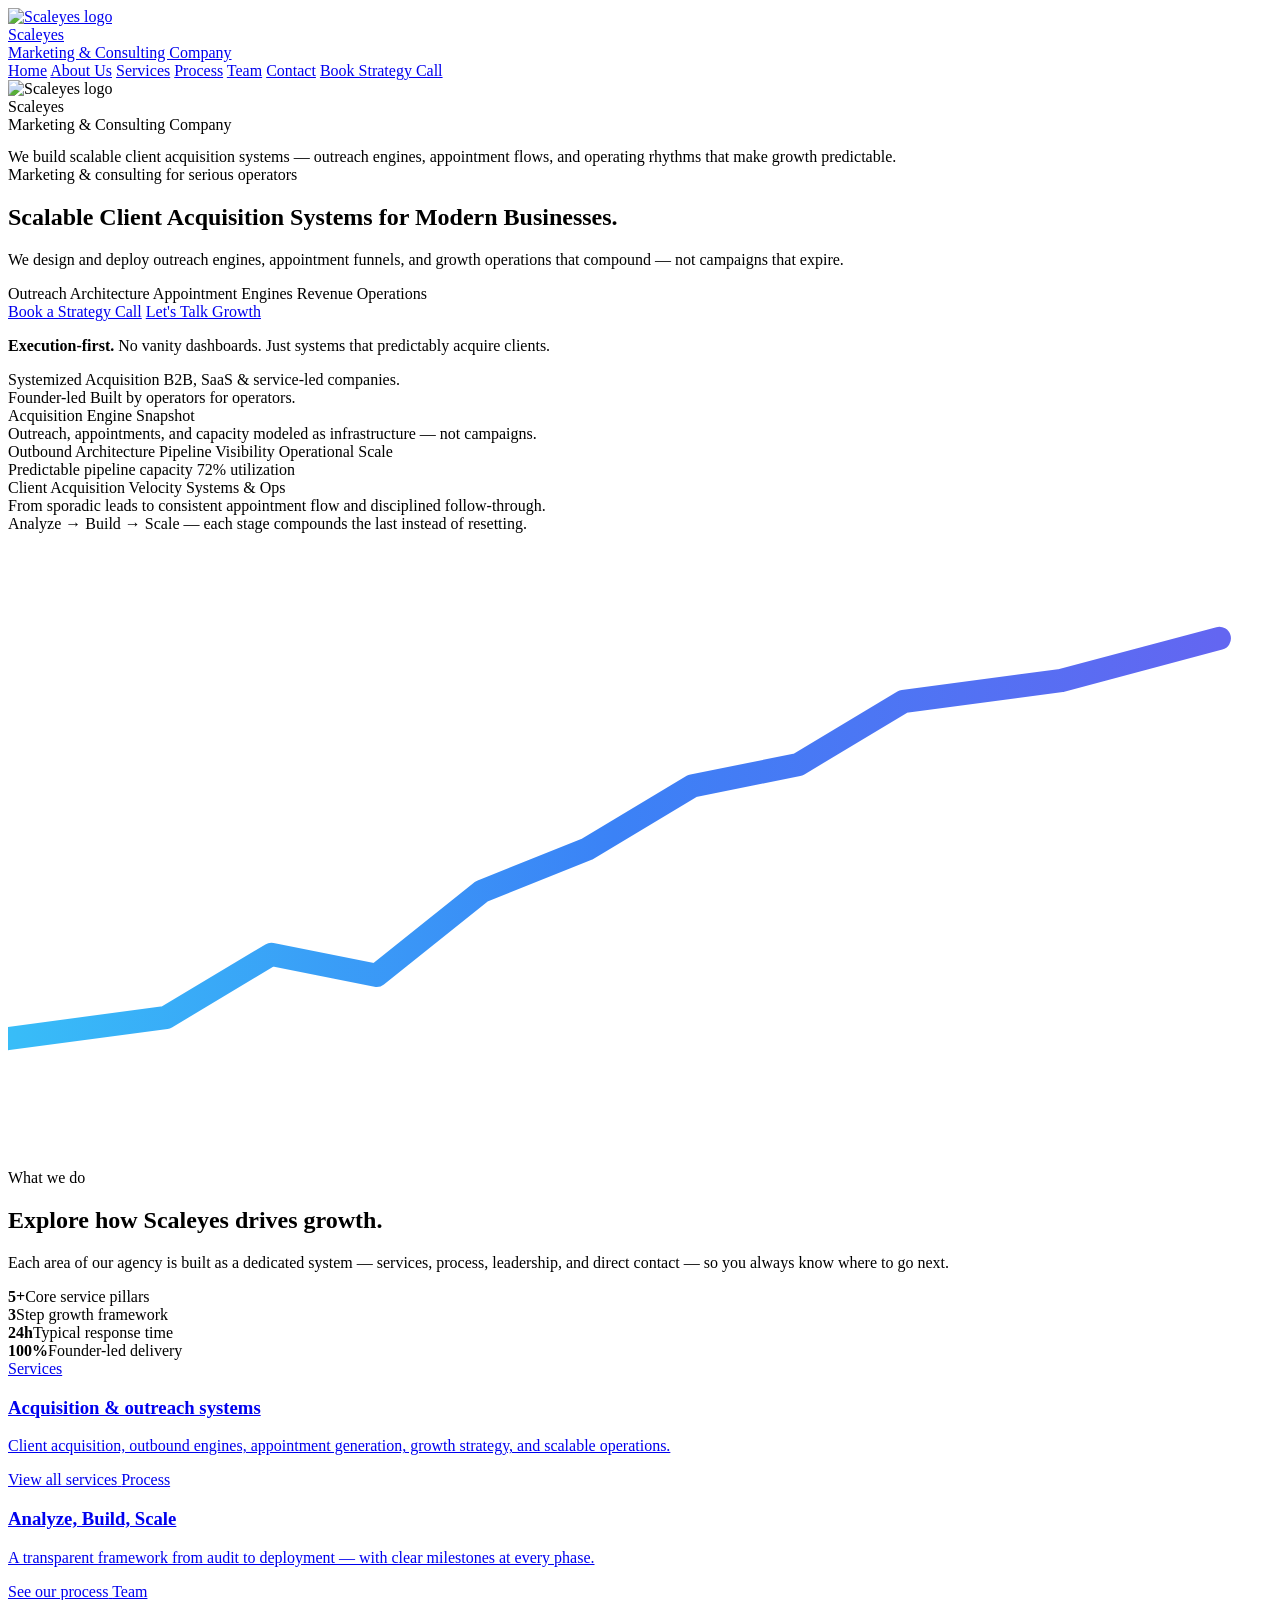
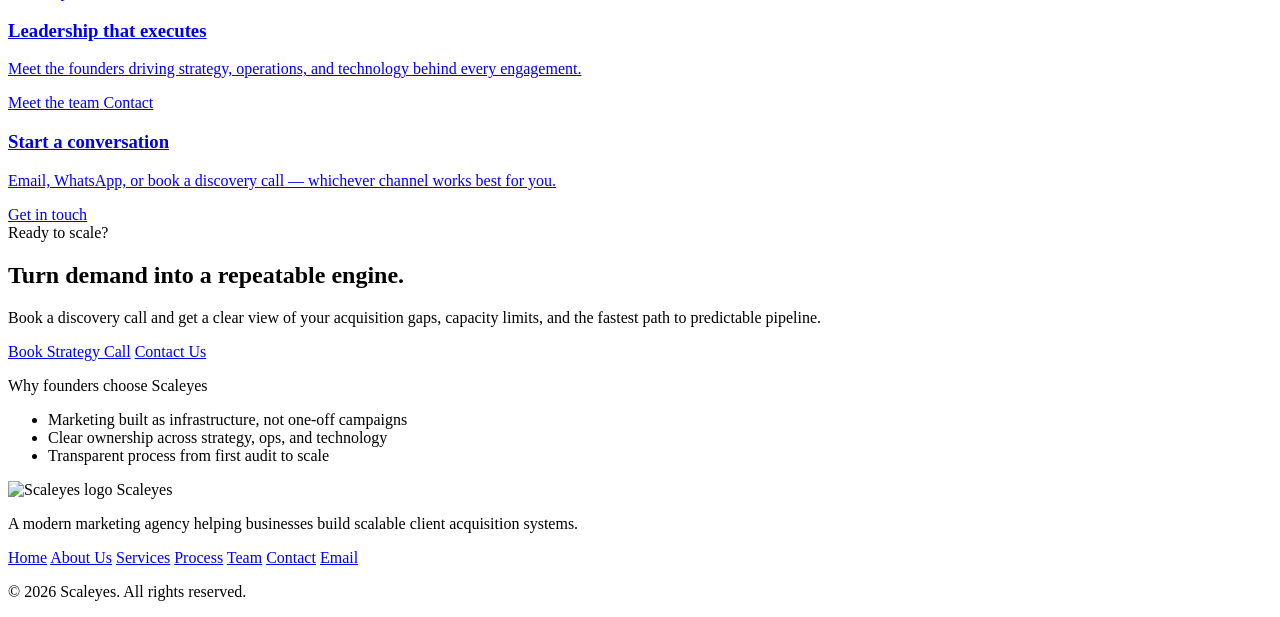
==== index.html @ ab33dea5 "Initial commit" ====
﻿<!DOCTYPE html>
<html lang="en">
<head>
  <meta charset="UTF-8" />
  <title>Scaleyes – Marketing & Consulting Company for Scalable Client Acquisition</title>
  <meta name="viewport" content="width=device-width, initial-scale=1" />
  <meta
    name="description"
    content="Scaleyes is a marketing agency building scalable client acquisition systems, outreach engines, and appointment generation for modern businesses."
  />
  <link rel="icon" href="assets/scaleyes-logo.jpeg" type="image/jpeg" />
  <link rel="apple-touch-icon" href="assets/scaleyes-logo.jpeg" />
  <meta property="og:title" content="Scaleyes – Marketing & Consulting Company" />
  <meta
    property="og:description"
    content="Scalable client acquisition systems, outreach engines, and growth operations for modern businesses."
  />
  <meta property="og:image" content="assets/scaleyes-logo.jpeg" />
  <meta name="twitter:card" content="summary_large_image" />
  <link rel="preconnect" href="https://fonts.googleapis.com" />
  <link rel="preconnect" href="https://fonts.gstatic.com" crossorigin />
  <link
    href="https://fonts.googleapis.com/css2?family=Inter:wght@300;400;500;600;700;800&display=swap"
    rel="stylesheet"
  />
  <link rel="stylesheet" href="css/styles.css" />
</head>
<body>
  <div class="page">
    <header class="nav">
      <div class="nav-inner">
        <a href="index.html" class="brand">
          <img class="brand-logo" src="assets/scaleyes-logo.jpeg" alt="Scaleyes logo" />
          <div>
            <div class="brand-name">Scaleyes</div>
            <div class="brand-sub">Marketing &amp; Consulting Company</div>
          </div>
        </a>
        <nav class="nav-links">
          <a href="index.html" class="active">Home</a>
          <a href="about.html">About Us</a>
          <a href="services.html">Services</a>
          <a href="process.html">Process</a>
          <a href="team.html">Team</a>
          <a href="contact.html">Contact</a>
          <a href="https://calendly.com/scaleyes-official/discovery-call" class="btn btn-primary nav-cta" target="_blank" rel="noopener noreferrer">Book Strategy Call</a>
        </nav>
      </div>
    </header>

    <main>
      <section class="brand-hero">
        <div class="container">
          <div class="brand-hero-inner fade-in-up">
            <img class="brand-logo brand-logo--big" src="assets/scaleyes-logo.jpeg" alt="Scaleyes logo" />
            <div>
              <div class="brand-name brand-name--big">Scaleyes</div>
              <div class="brand-sub">Marketing &amp; Consulting Company</div>
              <p class="hero-subtitle" style="margin: 0.9rem 0 0;">
                We build scalable client acquisition systems — outreach engines, appointment flows, and
                operating rhythms that make growth predictable.
              </p>
            </div>
          </div>
        </div>
      </section>

      <section class="hero">
        <div class="container">
          <div class="hero-grid">
            <div class="fade-in-up">
              <div class="hero-eyebrow">
                <span class="hero-eyebrow-dot"></span>
                Marketing &amp; consulting for serious operators
              </div>
              <h1 class="hero-title">
                Scalable Client Acquisition Systems
                <span>for Modern Businesses.</span>
              </h1>
              <p class="hero-subtitle">
                We design and deploy outreach engines, appointment funnels, and growth operations
                that compound — not campaigns that expire.
              </p>
              <div class="hero-tags">
                <span class="hero-tag">Outreach Architecture</span>
                <span class="hero-tag">Appointment Engines</span>
                <span class="hero-tag">Revenue Operations</span>
              </div>
              <div class="hero-cta-row">
                <a href="https://calendly.com/scaleyes-official/discovery-call" class="btn btn-primary" target="_blank" rel="noopener noreferrer">Book a Strategy Call</a>
                <a href="contact.html" class="btn btn-outline">Let's Talk Growth</a>
              </div>
              <p class="hero-note">
                <strong>Execution-first.</strong> No vanity dashboards. Just systems that predictably
                acquire clients.
              </p>
              <div class="hero-meta-row">
                <div class="hero-meta">
                  <span class="hero-meta-badge">Systemized Acquisition</span>
                  B2B, SaaS &amp; service-led companies.
                </div>
                <div class="hero-meta">
                  <span class="hero-meta-badge">Founder-led</span>
                  Built by operators for operators.
                </div>
              </div>
            </div>

            <div class="hero-visual-wrap fade-in-up-delayed">
              <div class="hero-card">
                <div class="hero-card-grid">
                  <div>
                    <div class="hero-kpi-label">Acquisition Engine Snapshot</div>
                    <div class="hero-kpi-main">
                      Outreach, appointments, and capacity modeled as infrastructure — not campaigns.
                    </div>
                    <div class="hero-kpi-pill-row">
                      <span class="hero-kpi-pill">Outbound Architecture</span>
                      <span class="hero-kpi-pill">Pipeline Visibility</span>
                      <span class="hero-kpi-pill">Operational Scale</span>
                    </div>
                    <div class="hero-bar-chart">
                      <div class="hero-bar-label-row">
                        <span>Predictable pipeline capacity</span>
                        <span>72% utilization</span>
                      </div>
                      <div class="hero-bar-track">
                        <div class="hero-bar-fill"></div>
                      </div>
                    </div>
                  </div>
                  <div>
                    <div class="hero-line-card">
                      <div class="hero-line-header">
                        <span>Client Acquisition Velocity</span>
                        <span class="hero-line-pill">Systems &amp; Ops</span>
                      </div>
                      <div class="hero-line-main">
                        From sporadic leads to consistent appointment flow and disciplined follow-through.
                      </div>
                      <div class="hero-line-sub">
                        Analyze → Build → Scale — each stage compounds the last instead of resetting.
                      </div>
                      <div class="hero-line-grid">
                        <div class="hero-line-path">
                          <svg class="hero-line-svg" viewBox="0 0 120 60" aria-hidden="true">
                            <polyline
                              points="0,48 15,46 25,40 35,42 45,34 55,30 65,24 75,22 85,16 100,14 115,10"
                              fill="none"
                              stroke="url(#lineGradient)"
                              stroke-width="2.2"
                              stroke-linecap="round"
                              stroke-linejoin="round"
                            />
                            <defs>
                              <linearGradient id="lineGradient" x1="0%" y1="0%" x2="100%" y2="0%">
                                <stop offset="0%" stop-color="#38bdf8" />
                                <stop offset="50%" stop-color="#3b82f6" />
                                <stop offset="100%" stop-color="#6366f1" />
                              </linearGradient>
                            </defs>
                          </svg>
                        </div>
                        <div class="hero-blob"></div>
                      </div>
                    </div>
                  </div>
                </div>
              </div>
            </div>
          </div>
        </div>
      </section>

      <section class="explore-section">
        <div class="container">
          <div class="section-header fade-in-up">
            <div class="section-eyebrow">What we do</div>
            <h2 class="section-title">Explore how <span>Scaleyes</span> drives growth.</h2>
            <p class="section-subtitle">
              Each area of our agency is built as a dedicated system — services, process, leadership,
              and direct contact — so you always know where to go next.
            </p>
          </div>

          <div class="stats-strip fade-in-up-delayed">
            <div class="stats-strip-grid">
              <div class="stat-item"><strong>5+</strong><span>Core service pillars</span></div>
              <div class="stat-item"><strong>3</strong><span>Step growth framework</span></div>
              <div class="stat-item"><strong>24h</strong><span>Typical response time</span></div>
              <div class="stat-item"><strong>100%</strong><span>Founder-led delivery</span></div>
            </div>
          </div>

          <div class="explore-grid fade-in-up-late">
            <a href="services.html" class="explore-card">
              <span class="explore-card-tag">Services</span>
              <h3>Acquisition &amp; outreach systems</h3>
              <p>Client acquisition, outbound engines, appointment generation, growth strategy, and scalable operations.</p>
              <span class="exploreacard-link">View all services</span>
            </a>
            <a href="process.html" class="explore-card">
              <span class="explore-card-tag">Process</span>
              <h3>Analyze, Build, Scale</h3>
              <p>A transparent framework from audit to deployment — with clear milestones at every phase.</p>
              <span class="explore-card-link">See our process</span>
            </a>
            <a href="team.html" class="explore-card">
              <span class="explore-card-tag">Team</span>
              <h3>Leadership that executes</h3>
              <p>Meet the founders driving strategy, operations, and technology behind every engagement.</p>
              <span class="explore-card-link">Meet the team</span>
            </a>
            <a href="contact.html" class="explore-card">
              <span class="explore-card-tag">Contact</span>
              <h3>Start a conversation</h3>
              <p>Email, WhatsApp, or book a discovery call — whichever channel works best for you.</p>
              <span class="explore-card-link">Get in touch</span>
            </a>
          </div>
        </div>
      </section>

      <section class="cta-band">
        <div class="container">
          <div class="cta-wrap fade-in-up">
            <div class="cta-grid">
              <div>
                <div class="cta-kicker">Ready to scale?</div>
                <h2 class="cta-title">Turn demand into a <span>repeatable engine.</span></h2>
                <p class="cta-subtitle">
                  Book a discovery call and get a clear view of your acquisition gaps, capacity limits,
                  and the fastest path to predictable pipeline.
                </p>
                <div class="cta-actions">
                  <a href="https://calendly.com/scaleyes-official/discovery-call" class="btn btn-primary" target="_blank" rel="noopener noreferrer">Book Strategy Call</a>
                  <a href="contact.html" class="btn btn-outline">Contact Us</a>
                </div>
              </div>
              <div class="page-hero-card">
                <p class="hero-kpi-label">Why founders choose Scaleyes</p>
                <ul class="contact-expect-list">
                  <li>Marketing built as infrastructure, not one-off campaigns</li>
                  <li>Clear ownership across strategy, ops, and technology</li>
                  <li>Transparent process from first audit to scale</li>
                </ul>
              </div>
            </div>
          </div>
        </div>
      </section>
    </main>

    <footer>
      <div class="container">
        <div class="footer-inner">
          <div class="footer-left">
            <div class="footer-logo">
              <img class="footer-logo-img" src="assets/scaleyes-logo.jpeg" alt="Scaleyes logo" />
              <span>Scaleyes</span>
            </div>
            <p class="footer-mini">
              A modern marketing agency helping businesses build scalable client acquisition systems.
            </p>
          </div>
          <div class="footer-right">
            <div class="footer-links">
              <a href="index.html">Home</a>
              <a href="about.html">About Us</a>
              <a href="services.html">Services</a>
              <a href="process.html">Process</a>
              <a href="team.html">Team</a>
              <a href="contact.html">Contact</a>
              <a href="mailto:official@scaleyes.com">Email</a>
            </div>
            <p class="footer-mini">&copy; <span id="year"></span> Scaleyes. All rights reserved.</p>
          </div>
        </div>
      </div>
    </footer>
  </div>
  <script>
    document.getElementById("year").textContent = new Date().getFullYear();
  </script>
</body>
</html>
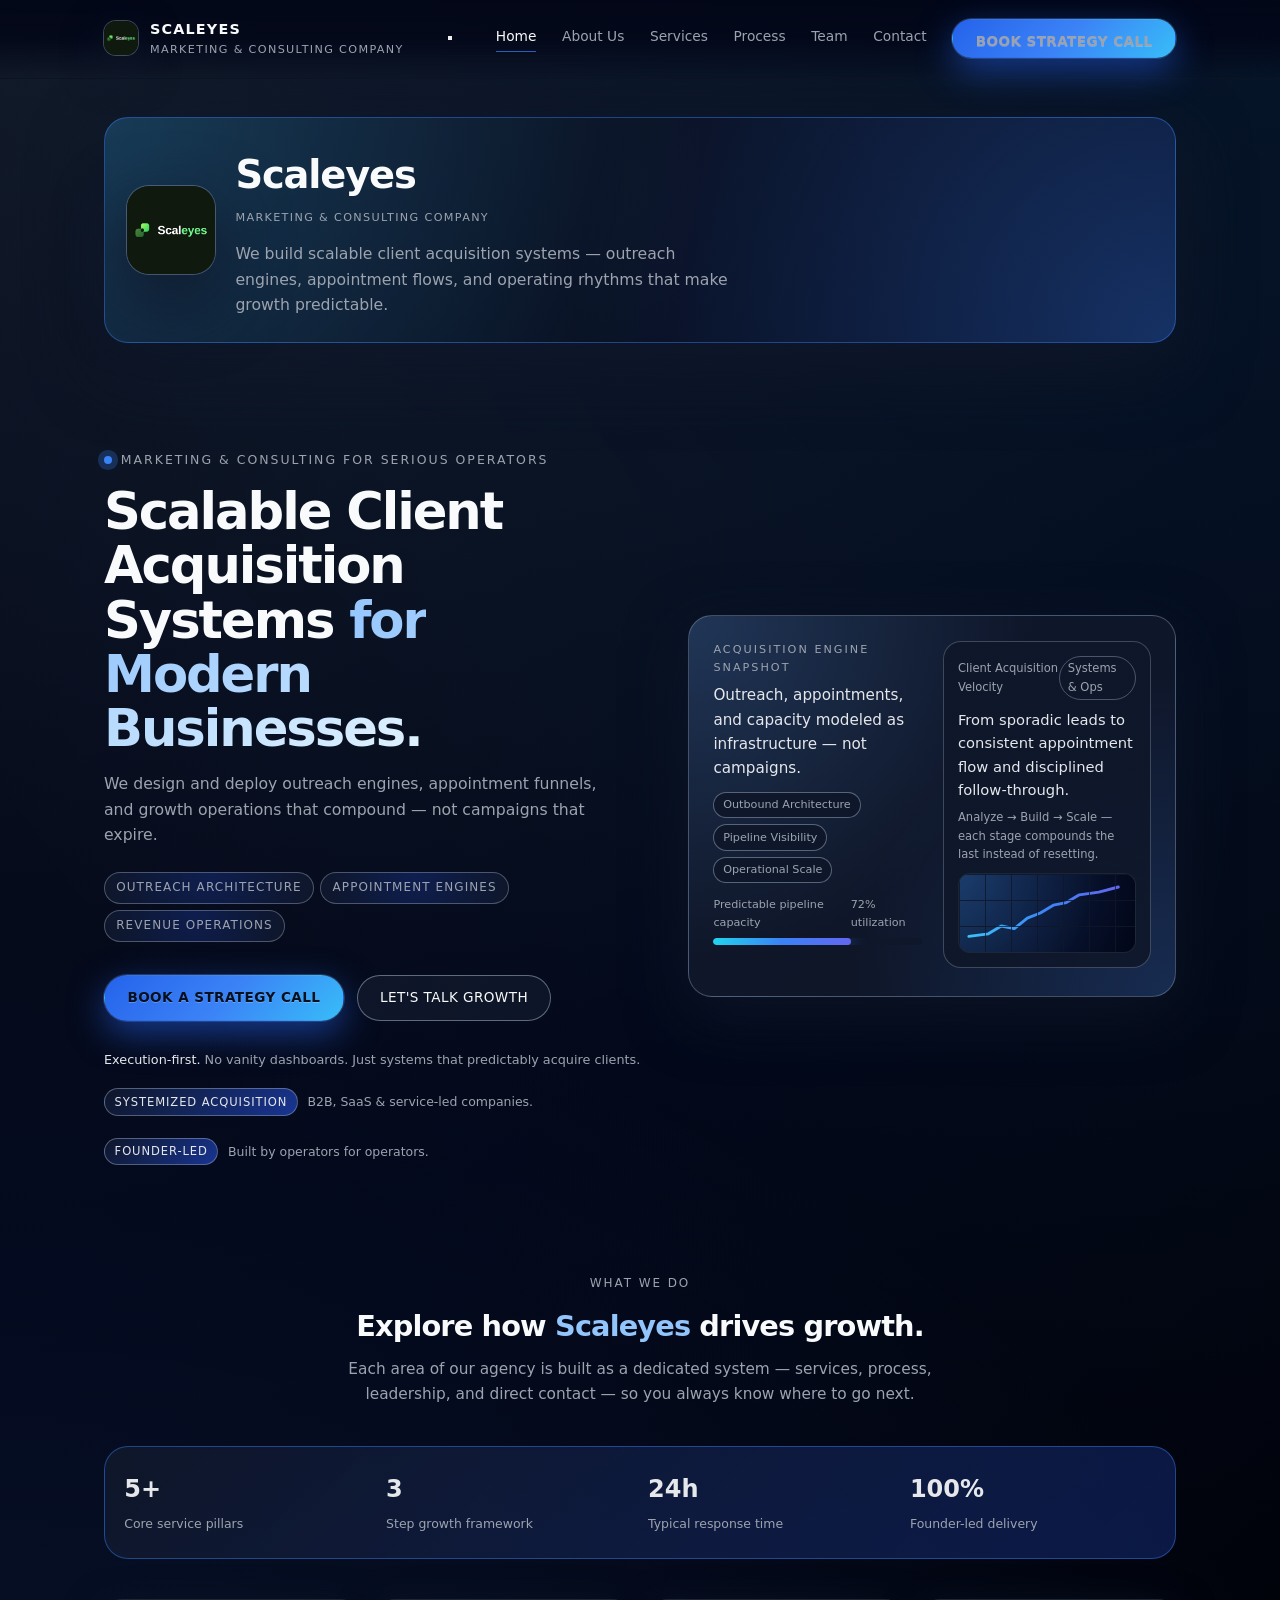
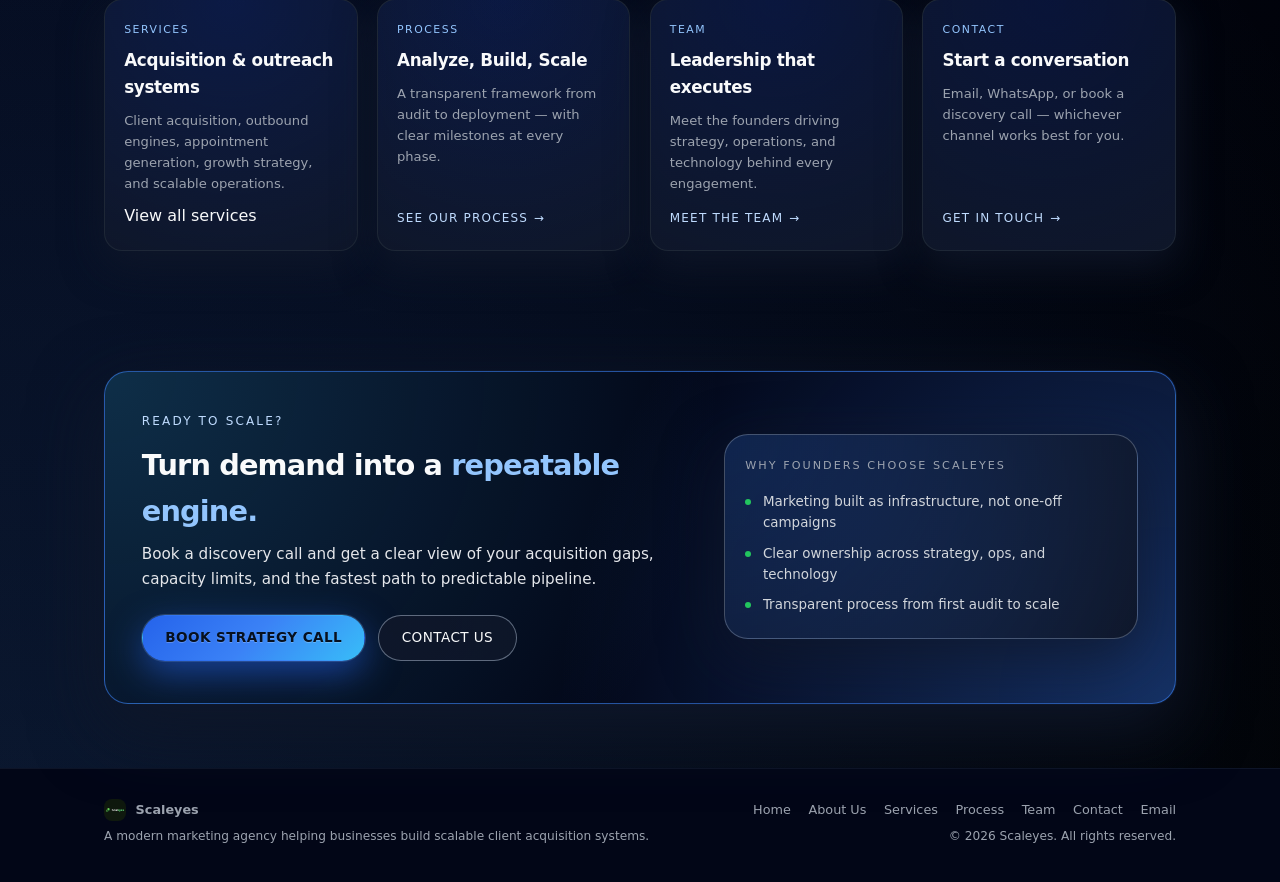
==== commit 32e747cd: "Add files via upload" ====
--- a/index.html
+++ b/index.html
@@ -3,7 +3,7 @@
 <head>
   <meta charset="UTF-8" />
   <title>Scaleyes – Marketing & Consulting Company for Scalable Client Acquisition</title>
-  <meta name="viewport" content="width=device-width, initial-scale=1" />
+  <meta name="viewport" content="width=device-width, initial-scale=1, maximum-scale=1, user-scalable=no" />
   <meta
     name="description"
     content="Scaleyes is a marketing agency building scalable client acquisition systems, outreach engines, and appointment generation for modern businesses."
@@ -36,7 +36,12 @@
             <div class="brand-sub">Marketing &amp; Consulting Company</div>
           </div>
         </a>
-        <nav class="nav-links">
+        <button class="nav-toggle" type="button" aria-label="Open menu" aria-expanded="false" aria-controls="site-nav">
+          <span class="nav-toggle-bar" aria-hidden="true"></span>
+          <span class="nav-toggle-bar" aria-hidden="true"></span>
+          <span class="nav-toggle-bar" aria-hidden="true"></span>
+        </button>
+        <nav class="nav-links" id="site-nav">
           <a href="index.html" class="active">Home</a>
           <a href="about.html">About Us</a>
           <a href="services.html">Services</a>
@@ -279,6 +284,7 @@
       </div>
     </footer>
   </div>
+  <script src="js/nav.js" defer></script>
   <script>
     document.getElementById("year").textContent = new Date().getFullYear();
   </script>
--- a/css/styles.css
+++ b/css/styles.css
@@ -0,0 +1,1908 @@
+﻿:root {
+      --color-bg: #050816;
+      --color-bg-elevated: #070b16;
+      --color-bg-soft: #0b1020;
+      --color-navy: #050816;
+      --color-black: #020308;
+      --color-accent: #3b82f6; /* Electric blue */
+      --color-accent-soft: rgba(59, 130, 246, 0.2);
+      --color-text: #f9fafb;
+      --color-muted: #9ca3af;
+      --color-border-subtle: rgba(156, 163, 175, 0.25);
+      --radius-xl: 24px;
+      --radius-lg: 18px;
+      --radius-md: 12px;
+      --shadow-soft: 0 18px 60px rgba(15, 23, 42, 0.75);
+      --transition-fast: 180ms ease-out;
+      --transition-med: 260ms ease-out;
+      --max-width: 1120px;
+    }
+
+    * {
+      box-sizing: border-box;
+      margin: 0;
+      padding: 0;
+    }
+
+    body {
+      font-family: "Inter", system-ui, -apple-system, BlinkMacSystemFont, sans-serif;
+      background: radial-gradient(circle at top left, #111827 0, #020617 45%, #000 100%);
+      color: var(--color-text);
+      -webkit-font-smoothing: antialiased;
+      line-height: 1.6;
+    }
+
+    ::selection {
+      background: var(--color-accent);
+      color: #0b1020;
+    }
+
+    a {
+      color: inherit;
+      text-decoration: none;
+    }
+
+    img {
+      max-width: 100%;
+      display: block;
+    }
+
+    /* Layout */
+    .page {
+      min-height: 100vh;
+      display: flex;
+      flex-direction: column;
+      background:
+        radial-gradient(circle at top right, rgba(56, 189, 248, 0.08), transparent 55%),
+        radial-gradient(circle at bottom left, rgba(59, 130, 246, 0.18), transparent 55%);
+    }
+
+    .container {
+      width: 100%;
+      max-width: var(--max-width);
+      margin: 0 auto;
+      padding: 0 1.5rem;
+    }
+
+    header,
+    main,
+    footer {
+      width: 100%;
+    }
+
+    /* Top navigation */
+    .nav {
+      position: sticky;
+      top: 0;
+      z-index: 40;
+      backdrop-filter: blur(18px);
+      background: linear-gradient(
+        to bottom,
+        rgba(2, 6, 23, 0.92),
+        rgba(2, 6, 23, 0.82),
+        transparent
+      );
+      border-bottom: 1px solid rgba(15, 23, 42, 0.8);
+    }
+
+    .nav-inner {
+      display: flex;
+      align-items: center;
+      justify-content: space-between;
+      padding: 1.1rem 1.5rem 1.2rem;
+      max-width: var(--max-width);
+      margin: 0 auto;
+    }
+
+    .brand {
+      display: flex;
+      align-items: center;
+      gap: 0.75rem;
+    }
+
+    .brand-mark {
+      width: 32px;
+      height: 32px;
+      border-radius: 999px;
+      background: conic-gradient(
+        from 140deg,
+        #0ea5e9,
+        #3b82f6,
+        #6366f1,
+        #0ea5e9
+      );
+      box-shadow:
+        0 0 0 1px rgba(148, 163, 184, 0.4),
+        0 16px 40px rgba(15, 23, 42, 0.85);
+      position: relative;
+      overflow: hidden;
+    }
+
+    .brand-mark::after {
+      content: "";
+      position: absolute;
+      inset: 4px;
+      border-radius: inherit;
+      background: radial-gradient(circle at 30% 0%, rgba(248, 250, 252, 0.26), transparent 55%);
+      mix-blend-mode: screen;
+    }
+
+    .brand-logo {
+      width: 34px;
+      height: 34px;
+      border-radius: 12px;
+      object-fit: cover;
+      box-shadow:
+        0 0 0 1px rgba(148, 163, 184, 0.4),
+        0 16px 40px rgba(15, 23, 42, 0.85);
+    }
+
+    .brand-name {
+      font-weight: 700;
+      letter-spacing: 0.08em;
+      font-size: 0.9rem;
+      text-transform: uppercase;
+    }
+
+    .brand-name--big {
+      font-size: 2.4rem;
+      letter-spacing: -0.03em;
+      text-transform: none;
+      margin-bottom: 0.25rem;
+    }
+
+    .brand-sub {
+      font-size: 0.7rem;
+      color: var(--color-muted);
+      letter-spacing: 0.12em;
+      text-transform: uppercase;
+    }
+
+    .brand-logo--big {
+      width: 88px;
+      height: 88px;
+      border-radius: 22px;
+      box-shadow:
+        0 0 0 1px rgba(148, 163, 184, 0.4),
+        0 26px 70px rgba(15, 23, 42, 0.95);
+    }
+
+    .brand-hero {
+      padding: 2.4rem 0 0;
+    }
+
+    .brand-hero-inner {
+      display: flex;
+      align-items: center;
+      gap: 1.25rem;
+      border-radius: var(--radius-xl);
+      border: 1px solid rgba(59, 130, 246, 0.45);
+      background:
+        radial-gradient(circle at top left, rgba(56, 189, 248, 0.22), transparent 55%),
+        radial-gradient(circle at bottom right, rgba(59, 130, 246, 0.35), transparent 55%),
+        linear-gradient(135deg, rgba(15, 23, 42, 0.98), rgba(2, 6, 23, 0.98));
+      padding: 1.6rem 1.4rem;
+      box-shadow: 0 24px 70px rgba(15, 23, 42, 0.98);
+    }
+
+    @media (max-width: 640px) {
+      .brand-hero-inner {
+        flex-direction: column;
+        align-items: flex-start;
+      }
+    }
+
+    .nav-links {
+      display: flex;
+      align-items: center;
+      gap: 1.6rem;
+      font-size: 0.86rem;
+    }
+
+    .nav-links a {
+      color: var(--color-muted);
+      padding-bottom: 0.25rem;
+      border-bottom: 1px solid transparent;
+      transition: color var(--transition-fast), border-color var(--transition-fast),
+        transform var(--transition-fast);
+    }
+
+    .nav-links a:hover {
+      color: var(--color-text);
+      border-color: rgba(148, 163, 184, 0.5);
+      transform: translateY(-1px);
+    }
+
+    .nav-cta {
+      display: none;
+    }
+
+    @media (min-width: 840px) {
+      .nav-cta {
+        display: inline-flex;
+      }
+    }
+
+    .btn {
+      display: inline-flex;
+      align-items: center;
+      justify-content: center;
+      border-radius: 999px;
+      border: 1px solid transparent;
+      padding: 0.7rem 1.4rem;
+      font-size: 0.85rem;
+      font-weight: 500;
+      letter-spacing: 0.03em;
+      text-transform: uppercase;
+      cursor: pointer;
+      transition: background var(--transition-med), color var(--transition-med),
+        transform var(--transition-med), box-shadow var(--transition-med),
+        border-color var(--transition-med);
+      white-space: nowrap;
+    }
+
+    .btn-primary {
+      background: linear-gradient(135deg, #2563eb, #3b82f6, #38bdf8);
+      color: #06101f;
+      font-weight: 700;
+      text-shadow: 0 1px 0 rgba(255, 255, 255, 0.22);
+      box-shadow:
+        0 12px 35px rgba(37, 99, 235, 0.55),
+        0 0 0 1px rgba(191, 219, 254, 0.2);
+    }
+
+    .btn-primary:hover {
+      transform: translateY(-1px) scale(1.02);
+      box-shadow:
+        0 18px 45px rgba(37, 99, 235, 0.75),
+        0 0 0 1px rgba(191, 219, 254, 0.28);
+      background: linear-gradient(135deg, #1d4ed8, #2563eb, #0ea5e9);
+      color: #06101f;
+    }
+
+    .btn-primary:focus-visible {
+      outline: 3px solid rgba(191, 219, 254, 0.55);
+      outline-offset: 3px;
+    }
+
+    .btn-outline {
+      border-color: rgba(148, 163, 184, 0.6);
+      color: var(--color-text);
+      background: radial-gradient(circle at top left, rgba(15, 23, 42, 0.95), rgba(15, 23, 42, 0.85));
+    }
+
+    .btn-outline:hover {
+      border-color: rgba(148, 163, 184, 0.9);
+      background: radial-gradient(circle at top left, rgba(30, 64, 175, 0.6), rgba(15, 23, 42, 0.95));
+      transform: translateY(-1px);
+      box-shadow: 0 16px 38px rgba(15, 23, 42, 0.9);
+    }
+
+    /* Hero */
+    .hero {
+      padding: 5.5rem 0 4.3rem;
+    }
+
+    @media (min-width: 960px) {
+      .hero {
+        padding: 6.4rem 0 4.8rem;
+      }
+    }
+
+    .hero-grid {
+      display: grid;
+      grid-template-columns: minmax(0, 1.1fr);
+      gap: 3rem;
+      align-items: center;
+    }
+
+    @media (min-width: 960px) {
+      .hero-grid {
+        grid-template-columns: minmax(0, 1.1fr) minmax(0, 1fr);
+      }
+    }
+
+    .hero-eyebrow {
+      font-size: 0.78rem;
+      letter-spacing: 0.16em;
+      text-transform: uppercase;
+      color: var(--color-muted);
+      display: inline-flex;
+      align-items: center;
+      gap: 0.55rem;
+      margin-bottom: 0.9rem;
+    }
+
+    .hero-eyebrow-dot {
+      width: 8px;
+      height: 8px;
+      border-radius: 999px;
+      background: var(--color-accent);
+      box-shadow: 0 0 0 6px rgba(59, 130, 246, 0.25);
+    }
+
+    .hero-title {
+      font-size: clamp(2.2rem, 4vw, 3.4rem);
+      line-height: 1.06;
+      letter-spacing: -0.04em;
+      margin-bottom: 1rem;
+    }
+
+    .hero-title span {
+      background: linear-gradient(135deg, #93c5fd, #e0f2fe);
+      -webkit-background-clip: text;
+      background-clip: text;
+      color: transparent;
+    }
+
+    .hero-subtitle {
+      font-size: 0.98rem;
+      color: var(--color-muted);
+      max-width: 31rem;
+      margin-bottom: 1.6rem;
+    }
+
+    .hero-tags {
+      display: inline-flex;
+      flex-wrap: wrap;
+      gap: 0.4rem;
+      margin-bottom: 2.1rem;
+    }
+
+    .hero-tag {
+      font-size: 0.75rem;
+      padding: 0.32rem 0.7rem;
+      border-radius: 999px;
+      border: 1px solid rgba(148, 163, 184, 0.45);
+      color: var(--color-muted);
+      background: radial-gradient(circle at top, rgba(30, 64, 175, 0.35), rgba(15, 23, 42, 0.96));
+      letter-spacing: 0.09em;
+      text-transform: uppercase;
+    }
+
+    .hero-cta-row {
+      display: flex;
+      flex-wrap: wrap;
+      gap: 0.8rem;
+      align-items: center;
+      margin-bottom: 1.8rem;
+    }
+
+    .hero-note {
+      font-size: 0.8rem;
+      color: var(--color-muted);
+    }
+
+    .hero-note strong {
+      color: #e5e7eb;
+      font-weight: 500;
+    }
+
+    .hero-meta-row {
+      display: flex;
+      flex-wrap: wrap;
+      gap: 1.4rem;
+      margin-top: 1.1rem;
+    }
+
+    .hero-meta {
+      font-size: 0.78rem;
+      color: var(--color-muted);
+      display: flex;
+      align-items: center;
+      gap: 0.6rem;
+    }
+
+    .hero-meta-badge {
+      padding: 0.22rem 0.6rem;
+      border-radius: 999px;
+      border: 1px solid rgba(148, 163, 184, 0.5);
+      background: linear-gradient(135deg, rgba(15, 23, 42, 0.95), rgba(30, 64, 175, 0.8));
+      font-size: 0.72rem;
+      letter-spacing: 0.08em;
+      text-transform: uppercase;
+      color: #e5e7eb;
+    }
+
+    /* Hero visual */
+    .hero-visual-wrap {
+      position: relative;
+    }
+
+    .hero-card {
+      position: relative;
+      border-radius: var(--radius-xl);
+      padding: 1.6rem 1.5rem 1.7rem;
+      background:
+        radial-gradient(circle at top left, rgba(96, 165, 250, 0.22), transparent 55%),
+        radial-gradient(circle at bottom right, rgba(59, 130, 246, 0.2), transparent 52%),
+        linear-gradient(135deg, rgba(15, 23, 42, 0.98), rgba(15, 23, 42, 0.96));
+      border: 1px solid rgba(148, 163, 184, 0.4);
+      box-shadow: var(--shadow-soft);
+      overflow: hidden;
+    }
+
+    .hero-card-grid {
+      display: grid;
+      grid-template-columns: minmax(0, 1.1fr) minmax(0, 1.1fr);
+      gap: 1.3rem;
+      align-items: flex-start;
+    }
+
+    .hero-kpi-label {
+      font-size: 0.7rem;
+      letter-spacing: 0.18em;
+      text-transform: uppercase;
+      color: var(--color-muted);
+      margin-bottom: 0.4rem;
+    }
+
+    .hero-kpi-main {
+      font-size: 0.95rem;
+      color: #e5e7eb;
+      margin-bottom: 0.7rem;
+    }
+
+    .hero-kpi-pill-row {
+      display: flex;
+      flex-wrap: wrap;
+      gap: 0.4rem;
+      margin-bottom: 0.8rem;
+    }
+
+    .hero-kpi-pill {
+      font-size: 0.7rem;
+      padding: 0.2rem 0.55rem;
+      border-radius: 999px;
+      background: rgba(15, 23, 42, 0.9);
+      border: 1px solid rgba(148, 163, 184, 0.55);
+      color: var(--color-muted);
+    }
+
+    .hero-bar-chart {
+      margin-top: 0.4rem;
+    }
+
+    .hero-bar-label-row {
+      display: flex;
+      justify-content: space-between;
+      font-size: 0.7rem;
+      color: var(--color-muted);
+      margin-bottom: 0.35rem;
+    }
+
+    .hero-bar-track {
+      position: relative;
+      height: 7px;
+      border-radius: 999px;
+      background: rgba(15, 23, 42, 0.96);
+      overflow: hidden;
+    }
+
+    .hero-bar-fill {
+      position: absolute;
+      inset: 0;
+      width: 72%;
+      border-radius: inherit;
+      background: linear-gradient(90deg, #22d3ee, #3b82f6, #6366f1);
+      box-shadow: 0 0 18px rgba(59, 130, 246, 0.7);
+      transform-origin: left;
+      transform: scaleX(0.92);
+    }
+
+    /* Simulated line chart */
+    .hero-line-card {
+      background: radial-gradient(circle at top, rgba(15, 23, 42, 0.9), rgba(15, 23, 42, 0.92));
+      border-radius: var(--radius-lg);
+      border: 1px solid rgba(148, 163, 184, 0.35);
+      padding: 0.85rem 0.9rem 0.9rem;
+      position: relative;
+      overflow: hidden;
+    }
+
+    .hero-line-header {
+      display: flex;
+      justify-content: space-between;
+      align-items: center;
+      margin-bottom: 0.5rem;
+      font-size: 0.72rem;
+      color: var(--color-muted);
+    }
+
+    .hero-line-pill {
+      padding: 0.16rem 0.45rem;
+      border-radius: 999px;
+      border: 1px solid rgba(148, 163, 184, 0.45);
+    }
+
+    .hero-line-main {
+      font-size: 0.92rem;
+      color: #e5e7eb;
+      margin-bottom: 0.4rem;
+    }
+
+    .hero-line-sub {
+      font-size: 0.72rem;
+      color: var(--color-muted);
+      margin-bottom: 0.6rem;
+    }
+
+    .hero-line-grid {
+      position: relative;
+      height: 80px;
+      border-radius: 12px;
+      border: 1px solid rgba(31, 41, 55, 0.9);
+      overflow: hidden;
+      background: radial-gradient(circle at top left, rgba(37, 99, 235, 0.24), #020617);
+    }
+
+    .hero-line-grid::before,
+    .hero-line-grid::after {
+      content: "";
+      position: absolute;
+      inset: 0;
+      background-image: linear-gradient(
+          to right,
+          rgba(15, 23, 42, 0.9) 1px,
+          transparent 1px
+        ),
+        linear-gradient(to bottom, rgba(15, 23, 42, 0.95) 1px, transparent 1px);
+      background-size: 26px 26px;
+      opacity: 0.8;
+    }
+
+    .hero-line-path {
+      position: absolute;
+      inset: 0;
+      background: none;
+      pointer-events: none;
+    }
+
+    .hero-line-svg {
+      width: 100%;
+      height: 100%;
+      display: block;
+    }
+
+    .hero-blob {
+      position: absolute;
+      inset: -50%;
+      background: radial-gradient(circle at top left, rgba(56, 189, 248, 0.3), transparent 60%);
+      mix-blend-mode: screen;
+      opacity: 0.7;
+    }
+
+    /* Sections */
+    .section {
+      padding: 3.8rem 0;
+    }
+
+    @media (min-width: 960px) {
+      .section {
+        padding: 4.1rem 0;
+      }
+    }
+
+    .section-header {
+      max-width: 640px;
+      margin: 0 auto 2.5rem;
+      text-align: center;
+    }
+
+    .section-eyebrow {
+      font-size: 0.75rem;
+      letter-spacing: 0.16em;
+      text-transform: uppercase;
+      color: var(--color-muted);
+      margin-bottom: 0.6rem;
+    }
+
+    .section-title {
+      font-size: 1.8rem;
+      letter-spacing: -0.03em;
+      margin-bottom: 0.5rem;
+    }
+
+    .section-title span {
+      color: #93c5fd;
+    }
+
+    .section-subtitle {
+      font-size: 0.96rem;
+      color: var(--color-muted);
+    }
+
+    /* Services */
+    .services-grid {
+      display: grid;
+      grid-template-columns: minmax(0, 1fr);
+      gap: 1.3rem;
+    }
+
+    @media (min-width: 720px) {
+      .services-grid {
+        grid-template-columns: repeat(3, minmax(0, 1fr));
+      }
+    }
+
+    @media (min-width: 1040px) {
+      .services-grid {
+        grid-template-columns: repeat(5, minmax(0, 1fr));
+      }
+    }
+
+    .service-card {
+      position: relative;
+      border-radius: var(--radius-lg);
+      padding: 1.2rem 1.2rem 1.3rem;
+      background: radial-gradient(circle at top, #020617 0%, #020617 60%, #020617 100%);
+      border: 1px solid rgba(31, 41, 55, 0.9);
+      box-shadow: 0 12px 30px rgba(15, 23, 42, 0.9);
+      overflow: hidden;
+      cursor: default;
+      transition: transform var(--transition-med), box-shadow var(--transition-med),
+        border-color var(--transition-med), background var(--transition-med);
+    }
+
+    .service-card::before {
+      content: "";
+      position: absolute;
+      inset: -40%;
+      background: radial-gradient(
+        circle at top,
+        rgba(59, 130, 246, 0.28),
+        rgba(15, 23, 42, 0.98)
+      );
+      opacity: 0;
+      transition: opacity var(--transition-med), transform var(--transition-med);
+      transform: translateY(8px);
+    }
+
+    .service-card-inner {
+      position: relative;
+      z-index: 1;
+    }
+
+    .service-badge {
+      width: 36px;
+      height: 36px;
+      border-radius: 16px;
+      background: radial-gradient(circle at 30% 0%, #38bdf8, #1d4ed8);
+      display: flex;
+      align-items: center;
+      justify-content: center;
+      box-shadow:
+        0 10px 28px rgba(37, 99, 235, 0.7),
+        0 0 0 1px rgba(191, 219, 254, 0.4);
+      margin-bottom: 0.85rem;
+    }
+
+    .service-badge-dot {
+      width: 16px;
+      height: 16px;
+      border-radius: 999px;
+      border: 2px solid rgba(219, 234, 254, 0.8);
+      box-shadow: 0 0 0 2px rgba(37, 99, 235, 0.5);
+    }
+
+    .service-title {
+      font-size: 0.96rem;
+      font-weight: 600;
+      margin-bottom: 0.35rem;
+    }
+
+    .service-outcome {
+      font-size: 0.82rem;
+      color: var(--color-muted);
+      margin-bottom: 0.7rem;
+    }
+
+    .service-meta {
+      font-size: 0.7rem;
+      color: var(--color-muted);
+      opacity: 0.9;
+    }
+
+    .service-card:hover {
+      transform: translateY(-6px);
+      box-shadow:
+        0 20px 55px rgba(15, 23, 42, 0.98),
+        0 0 0 1px rgba(148, 163, 184, 0.4);
+      border-color: rgba(148, 163, 184, 0.8);
+      background: radial-gradient(circle at top, #020617 0%, #020617 60%, #020617 100%);
+    }
+
+    .service-card:hover::before {
+      opacity: 1;
+      transform: translateY(0);
+    }
+
+    /* Process */
+    .process-wrap {
+      border-radius: var(--radius-xl);
+      border: 1px solid rgba(31, 41, 55, 0.98);
+      background: radial-gradient(circle at top, rgba(15, 23, 42, 0.98), #020617);
+      padding: 1.4rem 1.2rem 1.6rem;
+      box-shadow: var(--shadow-soft);
+      overflow: hidden;
+      position: relative;
+    }
+
+    @media (min-width: 840px) {
+      .process-wrap {
+        padding: 1.6rem 1.6rem 1.8rem;
+      }
+    }
+
+    .process-header-row {
+      display: flex;
+      justify-content: space-between;
+      align-items: center;
+      gap: 1.5rem;
+      margin-bottom: 1.4rem;
+      flex-wrap: wrap;
+    }
+
+    .process-heading-main {
+      font-size: 0.9rem;
+      color: var(--color-muted);
+    }
+
+    .process-heading-main strong {
+      color: #e5e7eb;
+    }
+
+    .process-indicator {
+      display: inline-flex;
+      align-items: center;
+      gap: 0.4rem;
+      font-size: 0.74rem;
+      padding: 0.28rem 0.7rem;
+      border-radius: 999px;
+      border: 1px solid rgba(148, 163, 184, 0.6);
+      background: radial-gradient(circle at top, rgba(30, 64, 175, 0.85), rgba(15, 23, 42, 0.98));
+      color: #e5e7eb;
+      letter-spacing: 0.11em;
+      text-transform: uppercase;
+    }
+
+    .process-indicator-dot {
+      width: 7px;
+      height: 7px;
+      border-radius: 999px;
+      background: #22c55e;
+      box-shadow: 0 0 0 4px rgba(34, 197, 94, 0.3);
+    }
+
+    .process-steps {
+      display: grid;
+      grid-template-columns: minmax(0, 1fr);
+      gap: 0.9rem;
+      position: relative;
+    }
+
+    @media (min-width: 840px) {
+      .process-steps {
+        grid-template-columns: repeat(3, minmax(0, 1fr));
+      }
+    }
+
+    .process-step {
+      position: relative;
+      border-radius: var(--radius-md);
+      padding: 0.9rem 0.9rem 1rem;
+      background: radial-gradient(circle at top, rgba(17, 24, 39, 0.98), rgba(15, 23, 42, 0.98));
+      border: 1px solid rgba(31, 41, 55, 0.9);
+      overflow: hidden;
+      transition: transform var(--transition-med), border-color var(--transition-med),
+        box-shadow var(--transition-med), background var(--transition-med);
+    }
+
+    .process-step::before {
+      content: "";
+      position: absolute;
+      inset: -40%;
+      background: radial-gradient(circle at top, rgba(59, 130, 246, 0.18), transparent 60%);
+      opacity: 0;
+      transition: opacity var(--transition-med), transform var(--transition-med);
+      transform: translateY(8px);
+    }
+
+    .process-step-inner {
+      position: relative;
+      z-index: 1;
+    }
+
+    .process-pill {
+      display: inline-flex;
+      align-items: center;
+      gap: 0.3rem;
+      padding: 0.15rem 0.55rem;
+      border-radius: 999px;
+      border: 1px solid rgba(148, 163, 184, 0.55);
+      font-size: 0.7rem;
+      letter-spacing: 0.11em;
+      text-transform: uppercase;
+      color: var(--color-muted);
+      margin-bottom: 0.55rem;
+    }
+
+    .process-pill-num {
+      width: 18px;
+      height: 18px;
+      border-radius: 999px;
+      background: rgba(15, 23, 42, 0.96);
+      display: flex;
+      align-items: center;
+      justify-content: center;
+      font-size: 0.68rem;
+      color: #e5e7eb;
+    }
+
+    .process-title {
+      font-size: 0.95rem;
+      font-weight: 600;
+      margin-bottom: 0.25rem;
+    }
+
+    .process-copy {
+      font-size: 0.8rem;
+      color: var(--color-muted);
+    }
+
+    .process-step:hover {
+      transform: translateY(-4px);
+      border-color: rgba(148, 163, 184, 0.9);
+      box-shadow: 0 18px 44px rgba(15, 23, 42, 0.96);
+      background: radial-gradient(circle at top, rgba(17, 24, 39, 1), rgba(15, 23, 42, 0.98));
+    }
+
+    .process-step:hover::before {
+      opacity: 1;
+      transform: translateY(0);
+    }
+
+    /* Team */
+    .team-grid {
+      display: grid;
+      grid-template-columns: minmax(0, 1fr);
+      gap: 1.3rem;
+    }
+
+    @media (min-width: 840px) {
+      .team-grid {
+        grid-template-columns: repeat(3, minmax(0, 1fr));
+      }
+    }
+
+    .team-card {
+      position: relative;
+      border-radius: var(--radius-lg);
+      padding: 1.1rem 1.1rem 1.2rem;
+      background: radial-gradient(circle at top, rgba(15, 23, 42, 0.98), rgba(15, 23, 42, 0.98));
+      border: 1px solid rgba(31, 41, 55, 0.98);
+      box-shadow: 0 16px 45px rgba(15, 23, 42, 0.95);
+      overflow: hidden;
+      transition: transform var(--transition-med), box-shadow var(--transition-med),
+        border-color var(--transition-med), background var(--transition-med);
+    }
+
+    .team-card::before {
+      content: "";
+      position: absolute;
+      inset: -40%;
+      background: radial-gradient(
+        circle at top,
+        rgba(56, 189, 248, 0.28),
+        rgba(37, 99, 235, 0.22),
+        transparent 60%
+      );
+      opacity: 0;
+      transition: opacity var(--transition-med), transform var(--transition-med);
+      transform: translateY(8px);
+    }
+
+    .team-card-inner {
+      position: relative;
+      z-index: 1;
+    }
+
+    .team-avatar-wrap {
+      display: flex;
+      align-items: center;
+      gap: 0.75rem;
+      margin-bottom: 0.85rem;
+    }
+
+    .team-avatar {
+      width: 48px;
+      height: 48px;
+      border-radius: 999px;
+      background: linear-gradient(135deg, #1d4ed8, #38bdf8);
+      display: flex;
+      align-items: center;
+      justify-content: center;
+      font-weight: 600;
+      font-size: 1rem;
+      color: #e5f2ff;
+      box-shadow:
+        0 18px 40px rgba(37, 99, 235, 0.9),
+        0 0 0 3px rgba(15, 23, 42, 1);
+      position: relative;
+      overflow: hidden;
+    }
+
+    .team-avatar::after {
+      content: "";
+      position: absolute;
+      inset: 7px;
+      border-radius: inherit;
+      background: radial-gradient(circle at 30% 0%, rgba(248, 250, 252, 0.22), transparent 60%);
+      mix-blend-mode: screen;
+    }
+
+    .team-avatar img {
+      width: 100%;
+      height: 100%;
+      object-fit: cover;
+      display: block;
+    }
+
+    .team-avatar--photo::after {
+      display: none;
+    }
+
+    .team-avatar--xl {
+      width: 88px;
+      height: 88px;
+      box-shadow:
+        0 22px 55px rgba(37, 99, 235, 0.95),
+        0 0 0 3px rgba(15, 23, 42, 1);
+    }
+
+    /* Simple lightbox for team photos */
+    .lightbox {
+      position: fixed;
+      inset: 0;
+      background: rgba(0, 0, 0, 0.75);
+      display: none;
+      align-items: center;
+      justify-content: center;
+      padding: 1.5rem;
+      z-index: 1000;
+    }
+
+    .lightbox.open {
+      display: flex;
+    }
+
+    .lightbox-card {
+      width: min(920px, 94vw);
+      border-radius: var(--radius-xl);
+      border: 1px solid rgba(148, 163, 184, 0.35);
+      background: rgba(2, 6, 23, 0.92);
+      box-shadow: 0 28px 90px rgba(0, 0, 0, 0.85);
+      overflow: hidden;
+    }
+
+    .lightbox-img {
+      width: 100%;
+      height: auto;
+      display: block;
+      max-height: 82vh;
+      object-fit: contain;
+      background: rgba(2, 6, 23, 0.92);
+    }
+
+    .lightbox-meta {
+      padding: 0.9rem 1rem 1rem;
+      display: flex;
+      align-items: center;
+      justify-content: space-between;
+      gap: 1rem;
+      border-top: 1px solid rgba(148, 163, 184, 0.18);
+      color: var(--color-muted);
+      font-size: 0.8rem;
+    }
+
+    .lightbox-close {
+      border: 1px solid rgba(148, 163, 184, 0.45);
+      background: rgba(15, 23, 42, 0.9);
+      color: #e5e7eb;
+      border-radius: 999px;
+      padding: 0.45rem 0.8rem;
+      cursor: pointer;
+    }
+
+    .team-meta {
+      display: flex;
+      flex-direction: column;
+      gap: 0.05rem;
+    }
+
+    .team-name {
+      font-size: 0.98rem;
+      font-weight: 600;
+    }
+
+    .team-role {
+      font-size: 0.8rem;
+      color: var(--color-muted);
+    }
+
+    .team-bio {
+      font-size: 0.8rem;
+      color: var(--color-muted);
+      margin-bottom: 0.9rem;
+    }
+
+    .team-footer {
+      display: flex;
+      justify-content: space-between;
+      align-items: center;
+      gap: 0.7rem;
+      flex-wrap: wrap;
+    }
+
+    .team-focus {
+      font-size: 0.75rem;
+      color: var(--color-muted);
+    }
+
+    .team-link {
+      display: inline-flex;
+      align-items: center;
+      gap: 0.4rem;
+      padding: 0.32rem 0.7rem;
+      border-radius: 999px;
+      border: 1px solid rgba(148, 163, 184, 0.7);
+      background: radial-gradient(circle at top, rgba(15, 23, 42, 0.98), rgba(15, 23, 42, 0.96));
+      font-size: 0.72rem;
+      letter-spacing: 0.09em;
+      text-transform: uppercase;
+      color: #e5e7eb;
+      cursor: pointer;
+      transition: border-color var(--transition-med), background var(--transition-med),
+        transform var(--transition-med), box-shadow var(--transition-med);
+    }
+
+    .team-link-icon {
+      width: 14px;
+      height: 14px;
+      border-radius: 3px;
+      border: 1px solid rgba(148, 163, 184, 0.8);
+      display: flex;
+      align-items: center;
+      justify-content: center;
+      font-size: 0.7rem;
+    }
+
+    .team-link:hover {
+      border-color: rgba(191, 219, 254, 0.95);
+      background: radial-gradient(circle at top, rgba(37, 99, 235, 0.85), rgba(15, 23, 42, 0.98));
+      transform: translateY(-2px);
+      box-shadow: 0 18px 50px rgba(15, 23, 42, 1);
+    }
+
+    .team-card:hover {
+      transform: translateY(-6px);
+      border-color: rgba(148, 163, 184, 0.9);
+      box-shadow:
+        0 24px 60px rgba(15, 23, 42, 1),
+        0 0 0 1px rgba(148, 163, 184, 0.6);
+      background: radial-gradient(circle at top, rgba(15, 23, 42, 1), rgba(15, 23, 42, 0.98));
+    }
+
+    .team-card:hover::before {
+      opacity: 1;
+      transform: translateY(0);
+    }
+
+    /* Final CTA */
+    .cta-section {
+      padding: 4.2rem 0 3.8rem;
+    }
+
+    .cta-wrap {
+      border-radius: var(--radius-xl);
+      border: 1px solid rgba(59, 130, 246, 0.6);
+      background:
+        radial-gradient(circle at top left, rgba(56, 189, 248, 0.22), transparent 55%),
+        radial-gradient(circle at bottom right, rgba(59, 130, 246, 0.35), transparent 55%),
+        linear-gradient(135deg, #020617, #020617);
+      padding: 2.2rem 1.8rem 2.3rem;
+      box-shadow:
+        0 24px 70px rgba(15, 23, 42, 0.98),
+        0 0 0 1px rgba(15, 23, 42, 1);
+      overflow: hidden;
+      position: relative;
+    }
+
+    @media (min-width: 880px) {
+      .cta-wrap {
+        padding: 2.5rem 2.3rem 2.6rem;
+      }
+    }
+
+    .cta-grid {
+      display: grid;
+      grid-template-columns: minmax(0, 1.2fr);
+      gap: 1.8rem;
+      align-items: center;
+    }
+
+    @media (min-width: 880px) {
+      .cta-grid {
+        grid-template-columns: minmax(0, 1.2fr) minmax(0, 0.9fr);
+      }
+    }
+
+    .cta-kicker {
+      font-size: 0.75rem;
+      letter-spacing: 0.18em;
+      text-transform: uppercase;
+      color: #bfdbfe;
+      margin-bottom: 0.7rem;
+    }
+
+    .cta-title {
+      font-size: 1.8rem;
+      letter-spacing: -0.03em;
+      margin-bottom: 0.5rem;
+    }
+
+    .cta-title span {
+      color: #93c5fd;
+    }
+
+    .cta-subtitle {
+      font-size: 0.95rem;
+      color: #e5e7eb;
+      margin-bottom: 1.5rem;
+      max-width: 32rem;
+    }
+
+    .cta-actions {
+      display: flex;
+      flex-wrap: wrap;
+      gap: 0.8rem;
+      align-items: center;
+    }
+
+    .cta-secondary {
+      font-size: 0.8rem;
+      color: #cbd5f5;
+    }
+
+    .cta-pills {
+      display: grid;
+      grid-template-columns: minmax(0, 1fr);
+      gap: 0.7rem;
+      font-size: 0.78rem;
+    }
+
+    @media (min-width: 880px) {
+      .cta-pills {
+        grid-template-columns: repeat(2, minmax(0, 1fr));
+      }
+    }
+
+    .cta-pill {
+      border-radius: 999px;
+      padding: 0.5rem 0.8rem;
+      border: 1px solid rgba(148, 163, 184, 0.7);
+      background: rgba(15, 23, 42, 0.96);
+      color: #e5e7eb;
+      display: flex;
+      align-items: center;
+      gap: 0.4rem;
+    }
+
+    .cta-pill-dot {
+      width: 7px;
+      height: 7px;
+      border-radius: 999px;
+      background: #22c55e;
+      box-shadow: 0 0 0 4px rgba(34, 197, 94, 0.35);
+    }
+
+    .contact-panel {
+      border-radius: var(--radius-lg);
+      border: 1px solid rgba(148, 163, 184, 0.45);
+      background: rgba(15, 23, 42, 0.96);
+      padding: 1.25rem 1.2rem 1.3rem;
+    }
+
+    .contact-heading {
+      font-size: 0.75rem;
+      letter-spacing: 0.18em;
+      text-transform: uppercase;
+      color: #bfdbfe;
+      margin-bottom: 1rem;
+    }
+
+    .contact-list {
+      display: flex;
+      flex-direction: column;
+      gap: 1rem;
+      min-width: 0;
+    }
+
+    .contact-item {
+      display: flex;
+      flex-direction: column;
+      gap: 0.25rem;
+      min-width: 0;
+    }
+
+    .contact-label {
+      font-size: 0.72rem;
+      letter-spacing: 0.1em;
+      text-transform: uppercase;
+      color: var(--color-muted);
+    }
+
+    .contact-value {
+      font-size: 0.92rem;
+      color: #e5e7eb;
+      transition: color var(--transition-fast);
+      min-width: 0;
+      max-width: 100%;
+      overflow-wrap: anywhere;
+      word-break: break-word;
+      line-break: anywhere;
+      display: inline-block;
+    }
+
+    .contact-value:hover {
+      color: #93c5fd;
+    }
+
+    /* Footer */
+    footer {
+      padding: 1.9rem 0 2.2rem;
+      border-top: 1px solid rgba(15, 23, 42, 0.95);
+      background: radial-gradient(circle at top, #020617, #020617);
+    }
+
+    .footer-inner {
+      display: flex;
+      flex-direction: column;
+      gap: 1.5rem;
+      font-size: 0.8rem;
+      color: var(--color-muted);
+    }
+
+    @media (min-width: 840px) {
+      .footer-inner {
+        flex-direction: row;
+        align-items: center;
+        justify-content: space-between;
+      }
+    }
+
+    .footer-left {
+      display: flex;
+      flex-direction: column;
+      gap: 0.4rem;
+    }
+
+    .footer-logo {
+      display: flex;
+      align-items: center;
+      gap: 0.6rem;
+      font-weight: 600;
+    }
+
+    .footer-logo-mark {
+      width: 22px;
+      height: 22px;
+      border-radius: 999px;
+      background: conic-gradient(from 160deg, #3b82f6, #0ea5e9, #6366f1, #3b82f6);
+    }
+
+    .footer-logo-img {
+      width: 22px;
+      height: 22px;
+      border-radius: 8px;
+      object-fit: cover;
+    }
+
+    .footer-links {
+      display: flex;
+      flex-wrap: wrap;
+      gap: 1.1rem;
+      align-items: center;
+    }
+
+    .footer-links a {
+      color: var(--color-muted);
+      transition: color var(--transition-fast), transform var(--transition-fast);
+    }
+
+    .footer-links a:hover {
+      color: #e5e7eb;
+      transform: translateY(-1px);
+    }
+
+    .footer-right {
+      display: flex;
+      flex-direction: column;
+      align-items: flex-start;
+      gap: 0.4rem;
+    }
+
+    @media (min-width: 840px) {
+      .footer-right {
+        align-items: flex-end;
+      }
+    }
+
+    .footer-mini {
+      font-size: 0.76rem;
+      color: var(--color-muted);
+    }
+
+    /* Utilities */
+    .badge-outline {
+      border-radius: 999px;
+      border: 1px solid rgba(148, 163, 184, 0.55);
+      padding: 0.2rem 0.5rem;
+      font-size: 0.72rem;
+      letter-spacing: 0.1em;
+      text-transform: uppercase;
+      color: var(--color-muted);
+    }
+
+    /* Basic fade-in animation */
+    .fade-in-up {
+      opacity: 0;
+      transform: translateY(16px);
+      animation: fadeInUp 0.9s ease-out forwards;
+    }
+
+    .fade-in-up-delayed {
+      opacity: 0;
+      transform: translateY(16px);
+      animation: fadeInUp 0.9s ease-out 0.12s forwards;
+    }
+
+    .fade-in-up-late {
+      opacity: 0;
+      transform: translateY(16px);
+      animation: fadeInUp 0.9s ease-out 0.22s forwards;
+    }
+
+    @keyframes fadeInUp {
+      0% {
+        opacity: 0;
+        transform: translateY(16px);
+      }
+      100% {
+        opacity: 1;
+        transform: translateY(0);
+      }
+    }
+
+    /* Responsive tweaks */
+    @media (max-width: 640px) {
+      .hero-card-grid {
+        grid-template-columns: minmax(0, 1fr);
+      }
+
+      .cta-actions {
+        align-items: flex-start;
+      }
+    }
+
+    /* Multi-page navigation */
+    .nav-links a.active {
+      color: var(--color-text);
+      border-color: rgba(59, 130, 246, 0.7);
+    }
+
+    .brand:hover .brand-name {
+      color: #93c5fd;
+    }
+
+    /* Page hero (inner landing pages) */
+    .page-hero {
+      padding: 4.5rem 0 3rem;
+    }
+
+    @media (min-width: 960px) {
+      .page-hero {
+        padding: 5.5rem 0 3.5rem;
+      }
+    }
+
+    .page-hero-grid {
+      display: grid;
+      grid-template-columns: minmax(0, 1fr);
+      gap: 2rem;
+      align-items: center;
+    }
+
+    @media (min-width: 900px) {
+      .page-hero-grid {
+        grid-template-columns: minmax(0, 1.15fr) minmax(0, 0.85fr);
+      }
+    }
+
+    .page-hero-title {
+      font-size: clamp(2rem, 3.5vw, 2.8rem);
+      line-height: 1.08;
+      letter-spacing: -0.04em;
+      margin-bottom: 0.9rem;
+    }
+
+    .page-hero-title span {
+      background: linear-gradient(135deg, #93c5fd, #e0f2fe);
+      -webkit-background-clip: text;
+      background-clip: text;
+      color: transparent;
+    }
+
+    .page-hero-subtitle {
+      font-size: 1rem;
+      color: var(--color-muted);
+      max-width: 36rem;
+      margin-bottom: 1.4rem;
+    }
+
+    .page-hero-card {
+      border-radius: var(--radius-xl);
+      border: 1px solid rgba(148, 163, 184, 0.4);
+      background: radial-gradient(circle at top left, rgba(59, 130, 246, 0.2), rgba(15, 23, 42, 0.98));
+      padding: 1.4rem 1.3rem;
+      box-shadow: var(--shadow-soft);
+    }
+
+    .page-hero-stat-row {
+      display: grid;
+      grid-template-columns: repeat(2, minmax(0, 1fr));
+      gap: 0.8rem;
+    }
+
+    .page-hero-stat {
+      border-radius: var(--radius-md);
+      border: 1px solid rgba(148, 163, 184, 0.35);
+      background: rgba(15, 23, 42, 0.9);
+      padding: 0.85rem 0.9rem;
+    }
+
+    .page-hero-stat strong {
+      display: block;
+      font-size: 1.35rem;
+      letter-spacing: -0.03em;
+      color: #e5e7eb;
+      margin-bottom: 0.2rem;
+    }
+
+    .page-hero-stat span {
+      font-size: 0.75rem;
+      color: var(--color-muted);
+      letter-spacing: 0.06em;
+      text-transform: uppercase;
+    }
+
+    /* Home explore cards */
+    .explore-section {
+      padding: 2rem 0 4.5rem;
+    }
+
+    .explore-grid {
+      display: grid;
+      grid-template-columns: minmax(0, 1fr);
+      gap: 1.2rem;
+    }
+
+    @media (min-width: 640px) {
+      .explore-grid {
+        grid-template-columns: repeat(2, minmax(0, 1fr));
+      }
+    }
+
+    @media (min-width: 1040px) {
+      .explore-grid {
+        grid-template-columns: repeat(4, minmax(0, 1fr));
+      }
+    }
+
+    .explore-card {
+      position: relative;
+      border-radius: var(--radius-lg);
+      padding: 1.3rem 1.2rem 1.35rem;
+      border: 1px solid rgba(31, 41, 55, 0.95);
+      background: radial-gradient(circle at top, rgba(30, 64, 175, 0.25), rgba(15, 23, 42, 0.98));
+      box-shadow: 0 14px 40px rgba(15, 23, 42, 0.9);
+      transition: transform var(--transition-med), border-color var(--transition-med),
+        box-shadow var(--transition-med);
+      display: flex;
+      flex-direction: column;
+      gap: 0.55rem;
+      min-height: 100%;
+    }
+
+    .explore-card:hover {
+      transform: translateY(-6px);
+      border-color: rgba(148, 163, 184, 0.85);
+      box-shadow: 0 22px 55px rgba(15, 23, 42, 1);
+    }
+
+    .explore-card-tag {
+      font-size: 0.68rem;
+      letter-spacing: 0.14em;
+      text-transform: uppercase;
+      color: #93c5fd;
+    }
+
+    .explore-card h3 {
+      font-size: 1.05rem;
+      letter-spacing: -0.02em;
+    }
+
+    .explore-card p {
+      font-size: 0.82rem;
+      color: var(--color-muted);
+      flex: 1;
+    }
+
+    .explore-card-link {
+      font-size: 0.75rem;
+      letter-spacing: 0.1em;
+      text-transform: uppercase;
+      color: #bfdbfe;
+      display: inline-flex;
+      align-items: center;
+      gap: 0.35rem;
+    }
+
+    .explore-card-link::after {
+      content: "→";
+      transition: transform var(--transition-fast);
+    }
+
+    .explore-card:hover .explore-card-link::after {
+      transform: translateX(3px);
+    }
+
+    /* Stats strip */
+    .stats-strip {
+      border-radius: var(--radius-xl);
+      border: 1px solid rgba(59, 130, 246, 0.45);
+      background: linear-gradient(135deg, rgba(15, 23, 42, 0.98), rgba(30, 64, 175, 0.35));
+      padding: 1.4rem 1.2rem;
+      margin-bottom: 2.5rem;
+    }
+
+    .stats-strip-grid {
+      display: grid;
+      grid-template-columns: repeat(2, minmax(0, 1fr));
+      gap: 1rem;
+    }
+
+    @media (min-width: 720px) {
+      .stats-strip-grid {
+        grid-template-columns: repeat(4, minmax(0, 1fr));
+      }
+    }
+
+    .stat-item strong {
+      display: block;
+      font-size: 1.5rem;
+      color: #e5e7eb;
+      margin-bottom: 0.15rem;
+    }
+
+    .stat-item span {
+      font-size: 0.78rem;
+      color: var(--color-muted);
+    }
+
+    /* Service detail blocks */
+    .service-detail-grid {
+      display: grid;
+      grid-template-columns: minmax(0, 1fr);
+      gap: 1.4rem;
+    }
+
+    @media (min-width: 840px) {
+      .service-detail-grid {
+        grid-template-columns: repeat(2, minmax(0, 1fr));
+      }
+    }
+
+    .service-detail-card {
+      border-radius: var(--radius-lg);
+      border: 1px solid rgba(31, 41, 55, 0.95);
+      background: radial-gradient(circle at top, rgba(15, 23, 42, 0.98), rgba(2, 6, 23, 0.98));
+      padding: 1.35rem 1.25rem 1.4rem;
+      box-shadow: 0 14px 38px rgba(15, 23, 42, 0.92);
+    }
+
+    .service-detail-card h3 {
+      font-size: 1.1rem;
+      margin-bottom: 0.45rem;
+    }
+
+    .service-detail-card .service-outcome {
+      margin-bottom: 0.9rem;
+    }
+
+    .service-deliverables {
+      list-style: none;
+      display: flex;
+      flex-direction: column;
+      gap: 0.45rem;
+      margin-bottom: 0.9rem;
+    }
+
+    .service-deliverables li {
+      font-size: 0.8rem;
+      color: #d1d5db;
+      padding-left: 1rem;
+      position: relative;
+    }
+
+    .service-deliverables li::before {
+      content: "";
+      position: absolute;
+      left: 0;
+      top: 0.45rem;
+      width: 5px;
+      height: 5px;
+      border-radius: 999px;
+      background: #3b82f6;
+      box-shadow: 0 0 0 3px rgba(59, 130, 246, 0.25);
+    }
+
+    .service-tag-row {
+      display: flex;
+      flex-wrap: wrap;
+      gap: 0.35rem;
+    }
+
+    .service-tag {
+      font-size: 0.68rem;
+      padding: 0.2rem 0.5rem;
+      border-radius: 999px;
+      border: 1px solid rgba(148, 163, 184, 0.45);
+      color: var(--color-muted);
+      letter-spacing: 0.06em;
+      text-transform: uppercase;
+    }
+
+    /* Value / industries */
+    .value-grid {
+      display: grid;
+      grid-template-columns: minmax(0, 1fr);
+      gap: 1rem;
+    }
+
+    @media (min-width: 720px) {
+      .value-grid {
+        grid-template-columns: repeat(3, minmax(0, 1fr));
+      }
+    }
+
+    .value-card {
+      border-radius: var(--radius-md);
+      border: 1px solid rgba(31, 41, 55, 0.9);
+      background: rgba(15, 23, 42, 0.92);
+      padding: 1rem 1rem 1.05rem;
+    }
+
+    .value-card h4 {
+      font-size: 0.92rem;
+      margin-bottom: 0.35rem;
+    }
+
+    .value-card p {
+      font-size: 0.8rem;
+      color: var(--color-muted);
+    }
+
+    /* Process timeline */
+    .timeline {
+      display: flex;
+      flex-direction: column;
+      gap: 1.2rem;
+    }
+
+    .timeline-item {
+      border-radius: var(--radius-lg);
+      border: 1px solid rgba(31, 41, 55, 0.95);
+      background: radial-gradient(circle at top left, rgba(37, 99, 235, 0.18), rgba(15, 23, 42, 0.98));
+      padding: 1.3rem 1.2rem;
+    }
+
+    .timeline-head {
+      display: flex;
+      flex-wrap: wrap;
+      align-items: center;
+      gap: 0.6rem;
+      margin-bottom: 0.7rem;
+    }
+
+    .timeline-phase {
+      font-size: 0.72rem;
+      letter-spacing: 0.12em;
+      text-transform: uppercase;
+      color: #93c5fd;
+      padding: 0.2rem 0.55rem;
+      border-radius: 999px;
+      border: 1px solid rgba(59, 130, 246, 0.5);
+      background: rgba(15, 23, 42, 0.9);
+    }
+
+    .timeline-item h3 {
+      font-size: 1.05rem;
+      margin-bottom: 0.4rem;
+    }
+
+    .timeline-item p {
+      font-size: 0.84rem;
+      color: var(--color-muted);
+      margin-bottom: 0.75rem;
+    }
+
+    .timeline-checklist {
+      list-style: none;
+      display: grid;
+      gap: 0.4rem;
+    }
+
+    @media (min-width: 640px) {
+      .timeline-checklist {
+        grid-template-columns: repeat(2, minmax(0, 1fr));
+      }
+    }
+
+    .timeline-checklist li {
+      font-size: 0.78rem;
+      color: #d1d5db;
+    }
+
+    /* FAQ */
+    .faq-grid {
+      display: grid;
+      grid-template-columns: minmax(0, 1fr);
+      gap: 0.9rem;
+    }
+
+    @media (min-width: 840px) {
+      .faq-grid {
+        grid-template-columns: repeat(2, minmax(0, 1fr));
+      }
+    }
+
+    .faq-item {
+      border-radius: var(--radius-md);
+      border: 1px solid rgba(31, 41, 55, 0.9);
+      background: rgba(15, 23, 42, 0.92);
+      padding: 1rem 1rem 1.05rem;
+    }
+
+    .faq-item h4 {
+      font-size: 0.9rem;
+      margin-bottom: 0.35rem;
+    }
+
+    .faq-item p {
+      font-size: 0.8rem;
+      color: var(--color-muted);
+    }
+
+    /* Team expanded */
+    .team-card--expanded .team-bio {
+      margin-bottom: 1rem;
+    }
+
+    .team-highlights {
+      list-style: none;
+      display: flex;
+      flex-direction: column;
+      gap: 0.35rem;
+      margin-bottom: 1rem;
+    }
+
+    .team-highlights li {
+      font-size: 0.78rem;
+      color: #d1d5db;
+      padding-left: 0.9rem;
+      position: relative;
+    }
+
+    .team-highlights li::before {
+      content: "—";
+      position: absolute;
+      left: 0;
+      color: #3b82f6;
+    }
+
+    .culture-grid {
+      display: grid;
+      grid-template-columns: minmax(0, 1fr);
+      gap: 1rem;
+      margin-top: 2rem;
+    }
+
+    @media (min-width: 720px) {
+      .culture-grid {
+        grid-template-columns: repeat(3, minmax(0, 1fr));
+      }
+    }
+
+    /* Contact page */
+    .contact-layout {
+      display: grid;
+      grid-template-columns: minmax(0, 1fr);
+      gap: 1.5rem;
+    }
+
+    @media (min-width: 900px) {
+      .contact-layout {
+        grid-template-columns: minmax(0, 1fr) minmax(0, 1fr);
+      }
+    }
+
+    .contact-panel--large {
+      padding: 1.5rem 1.4rem 1.6rem;
+    }
+
+    .contact-channel-grid {
+      display: grid;
+      grid-template-columns: minmax(0, 1fr);
+      gap: 1rem;
+      margin-top: 1.2rem;
+    }
+
+    @media (min-width: 640px) {
+      .contact-channel-grid {
+        grid-template-columns: repeat(3, minmax(0, 1fr));
+      }
+    }
+
+    .contact-channel {
+      border-radius: var(--radius-md);
+      border: 1px solid rgba(148, 163, 184, 0.35);
+      background: rgba(15, 23, 42, 0.9);
+      padding: 1rem;
+      min-width: 0;
+    }
+
+    .contact-expect-list {
+      list-style: none;
+      display: flex;
+      flex-direction: column;
+      gap: 0.55rem;
+      margin-top: 1rem;
+    }
+
+    .contact-expect-list li {
+      font-size: 0.84rem;
+      color: #d1d5db;
+      padding-left: 1.1rem;
+      position: relative;
+    }
+
+    .contact-expect-list li::before {
+      content: "";
+      position: absolute;
+      left: 0;
+      top: 0.5rem;
+      width: 6px;
+      height: 6px;
+      border-radius: 999px;
+      background: #22c55e;
+    }
+
+    /* Bottom CTA band */
+    .cta-band {
+      margin: 3rem 0 4rem;
+    }
+
+    .section--tight-top {
+      padding-top: 0;
+    }
